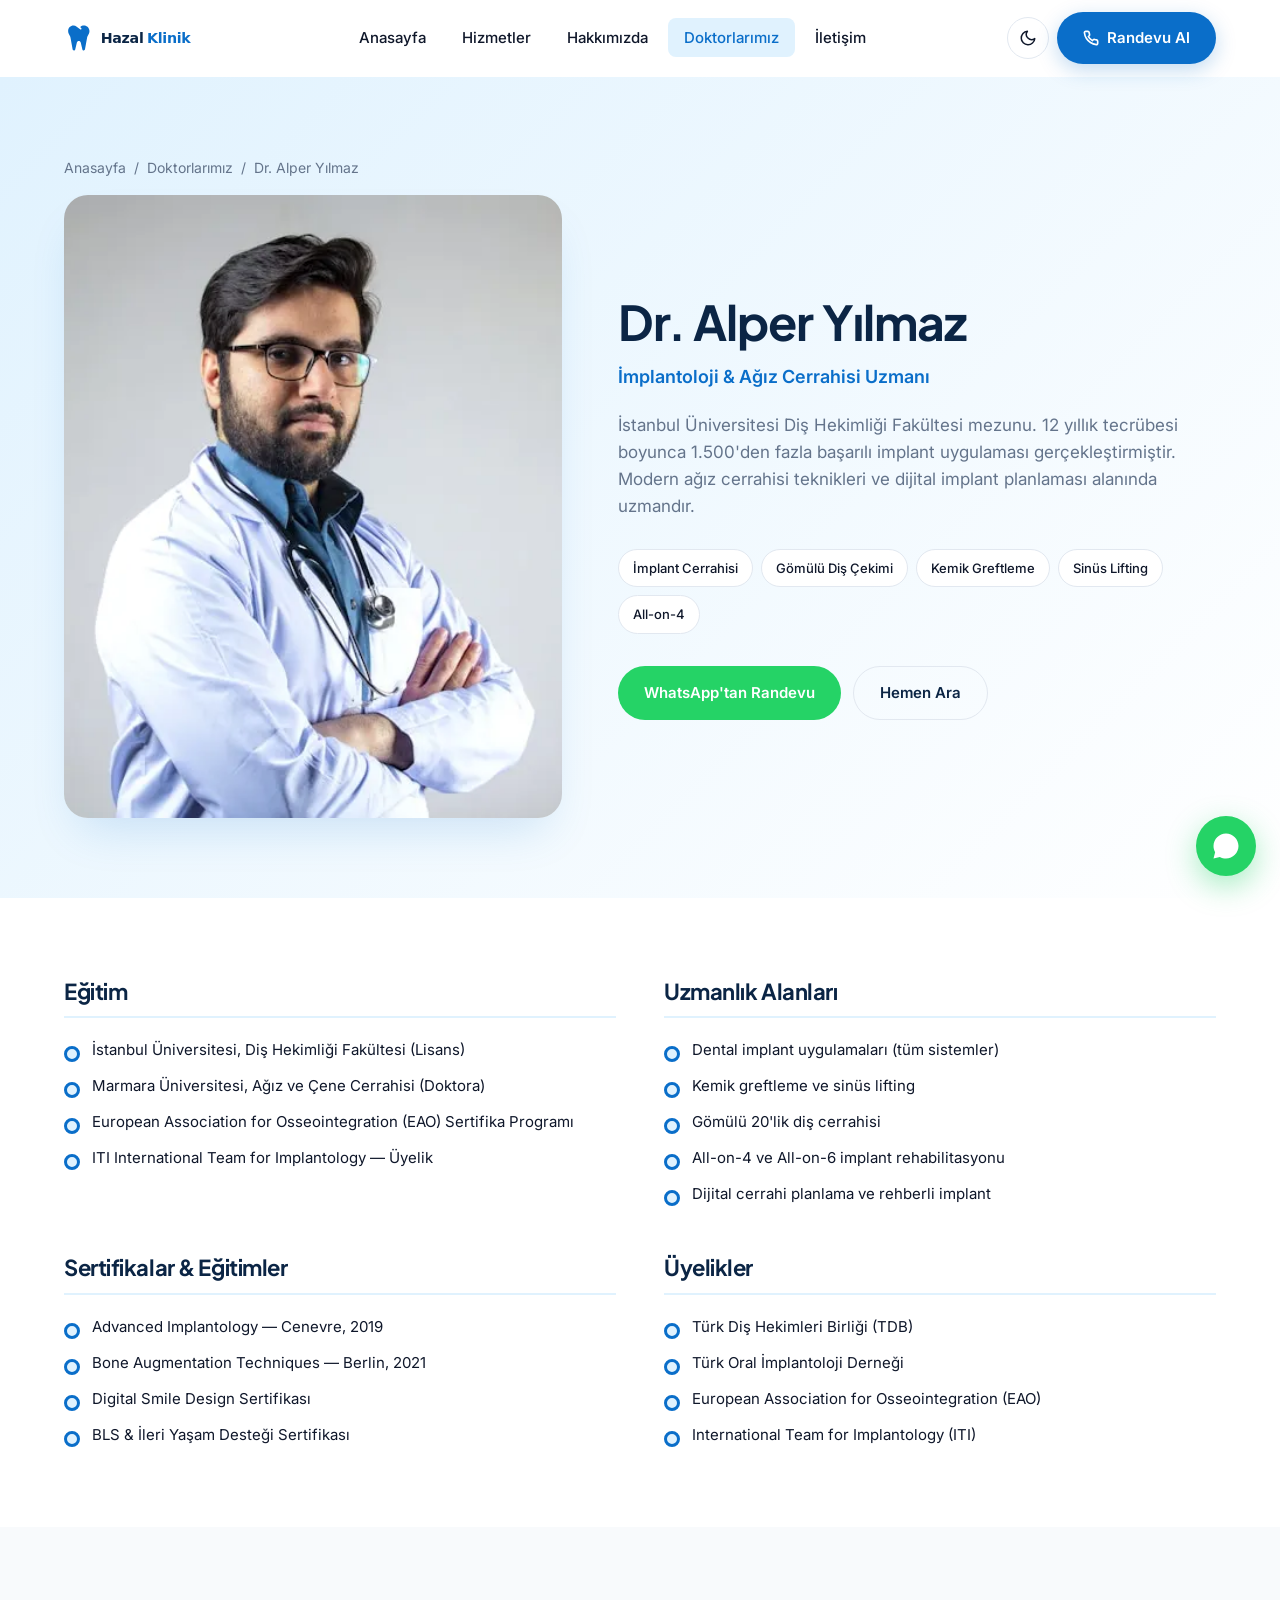
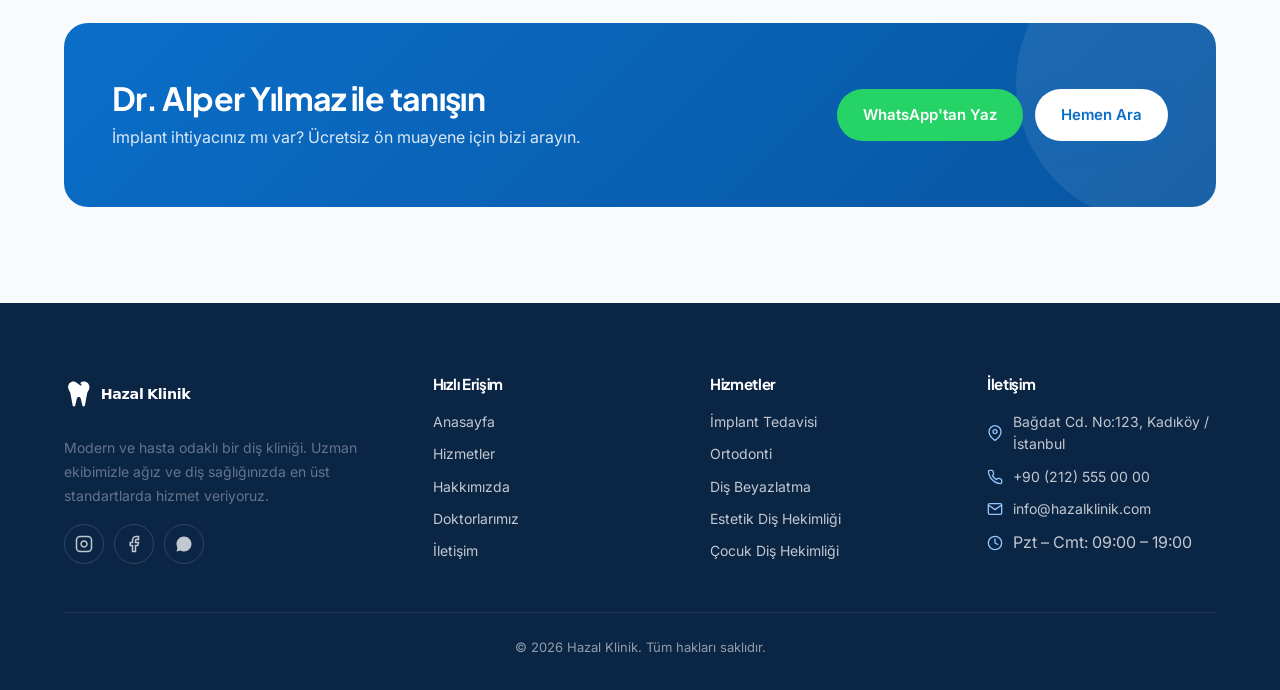
==== doktor-alper.html @ 2b38f6cb "Initial commit: Hazal Klinik website - Multi-page static site (HTML/CSS/Vanilla JS) - Pages: home, s" ====
<!DOCTYPE html>
<html lang="tr">
<head>
  <meta charset="UTF-8">
  <meta name="viewport" content="width=device-width, initial-scale=1.0">
  <title>Dr. Alper Yılmaz — İmplantoloji Uzmanı | Hazal Klinik</title>
  <meta name="description" content="Dr. Alper Yılmaz — 12 yıllık tecrübesiyle implant cerrahisi ve ağız cerrahisi uzmanı. Eğitimi, sertifikaları ve uzmanlık alanları.">
  <meta name="theme-color" content="#0a6ec9">
  <link rel="icon" type="image/svg+xml" href="assets/images/favicon.svg">
  <link rel="preconnect" href="https://fonts.googleapis.com">
  <link rel="preconnect" href="https://fonts.gstatic.com" crossorigin>
  <link href="https://fonts.googleapis.com/css2?family=Inter:wght@400;500;600&family=Plus+Jakarta+Sans:wght@500;600;700;800&display=swap" rel="stylesheet">
  <link rel="stylesheet" href="css/style.css">
  <script>
    (function() {
      try {
        var s = localStorage.getItem('theme');
        var t = s || (window.matchMedia && window.matchMedia('(prefers-color-scheme: dark)').matches ? 'dark' : 'light');
        document.documentElement.setAttribute('data-theme', t);
      } catch (_) {}
    })();
  </script>
</head>
<body>

<header class="site-header" id="siteHeader">
  <div class="container nav-wrap">
    <a href="index.html" class="logo" aria-label="Hazal Klinik anasayfa">
      <img class="logo-light" src="assets/images/logo.svg" alt="Hazal Klinik" width="260" height="64">
      <img class="logo-dark" src="assets/images/logo-dark.svg" alt="Hazal Klinik" width="260" height="64">
    </a>
    <nav class="site-nav" id="siteNav" aria-label="Ana menü">
      <ul class="nav-links">
        <li><a href="index.html">Anasayfa</a></li>
        <li><a href="hizmetler.html">Hizmetler</a></li>
        <li><a href="hakkimizda.html">Hakkımızda</a></li>
        <li><a href="doktorlar.html" class="active">Doktorlarımız</a></li>
        <li><a href="iletisim.html">İletişim</a></li>
      </ul>
    </nav>
    <div class="nav-cta">
      <button class="theme-toggle" id="themeToggle" type="button" aria-label="Koyu temaya geç" title="Tema değiştir">
        <svg class="icon-moon" viewBox="0 0 24 24" fill="none" stroke="currentColor" stroke-width="2" stroke-linecap="round" stroke-linejoin="round" aria-hidden="true"><path d="M21 12.79A9 9 0 1 1 11.21 3 7 7 0 0 0 21 12.79z"/></svg>
        <svg class="icon-sun" viewBox="0 0 24 24" fill="none" stroke="currentColor" stroke-width="2" stroke-linecap="round" stroke-linejoin="round" aria-hidden="true"><circle cx="12" cy="12" r="4"/><path d="M12 2v2M12 20v2M4.93 4.93l1.41 1.41M17.66 17.66l1.41 1.41M2 12h2M20 12h2M4.93 19.07l1.41-1.41M17.66 6.34l1.41-1.41"/></svg>
      </button>
      <a href="tel:+902125550000" class="btn btn-primary"><svg width="16" height="16" viewBox="0 0 24 24" fill="none" stroke="currentColor" stroke-width="2.5" stroke-linecap="round" stroke-linejoin="round"><path d="M22 16.92v3a2 2 0 0 1-2.18 2 19.79 19.79 0 0 1-8.63-3.07 19.5 19.5 0 0 1-6-6 19.79 19.79 0 0 1-3.07-8.67A2 2 0 0 1 4.11 2h3a2 2 0 0 1 2 1.72 12.84 12.84 0 0 0 .7 2.81 2 2 0 0 1-.45 2.11L8.09 9.91a16 16 0 0 0 6 6l1.27-1.27a2 2 0 0 1 2.11-.45 12.84 12.84 0 0 0 2.81.7A2 2 0 0 1 22 16.92z"/></svg>Randevu Al</a>
      <button class="nav-toggle" id="navToggle" aria-label="Menüyü aç/kapa" aria-expanded="false"><svg viewBox="0 0 24 24" fill="none" stroke="currentColor" stroke-width="2" stroke-linecap="round" stroke-linejoin="round"><line x1="3" y1="6" x2="21" y2="6"/><line x1="3" y1="12" x2="21" y2="12"/><line x1="3" y1="18" x2="21" y2="18"/></svg></button>
    </div>
  </div>
</header>

<main>

  <section class="doctor-hero">
    <div class="container">
      <div class="breadcrumb"><a href="index.html">Anasayfa</a><span class="sep">/</span><a href="doktorlar.html">Doktorlarımız</a><span class="sep">/</span>Dr. Alper Yılmaz</div>
      <div class="doctor-hero-grid">
        <div class="portrait"><picture><source srcset="assets/images/doctors/dr-alper.webp" type="image/webp"><img src="assets/images/doctors/dr-alper.jpg" alt="Dr. Alper Yılmaz portresi" width="640" height="800" fetchpriority="high"></picture></div>
        <div>
          <h1>Dr. Alper Yılmaz</h1>
          <div class="role">İmplantoloji & Ağız Cerrahisi Uzmanı</div>
          <p>İstanbul Üniversitesi Diş Hekimliği Fakültesi mezunu. 12 yıllık tecrübesi boyunca 1.500'den fazla başarılı implant uygulaması gerçekleştirmiştir. Modern ağız cerrahisi teknikleri ve dijital implant planlaması alanında uzmandır.</p>
          <div class="doctor-badges">
            <span class="badge">İmplant Cerrahisi</span>
            <span class="badge">Gömülü Diş Çekimi</span>
            <span class="badge">Kemik Greftleme</span>
            <span class="badge">Sinüs Lifting</span>
            <span class="badge">All-on-4</span>
          </div>
          <div style="display: flex; gap: 12px; flex-wrap: wrap;">
            <a href="https://wa.me/902125550000?text=Dr.%20Alper%20ile%20randevu%20almak%20istiyorum." class="btn btn-whatsapp" target="_blank" rel="noopener">WhatsApp'tan Randevu</a>
            <a href="tel:+902125550000" class="btn btn-outline">Hemen Ara</a>
          </div>
        </div>
      </div>
    </div>
  </section>

  <section class="doctor-content">
    <div class="container">
      <div class="doctor-content-grid">
        <div class="doctor-block reveal">
          <h3>Eğitim</h3>
          <ul>
            <li>İstanbul Üniversitesi, Diş Hekimliği Fakültesi (Lisans)</li>
            <li>Marmara Üniversitesi, Ağız ve Çene Cerrahisi (Doktora)</li>
            <li>European Association for Osseointegration (EAO) Sertifika Programı</li>
            <li>ITI International Team for Implantology — Üyelik</li>
          </ul>
        </div>
        <div class="doctor-block reveal">
          <h3>Uzmanlık Alanları</h3>
          <ul>
            <li>Dental implant uygulamaları (tüm sistemler)</li>
            <li>Kemik greftleme ve sinüs lifting</li>
            <li>Gömülü 20'lik diş cerrahisi</li>
            <li>All-on-4 ve All-on-6 implant rehabilitasyonu</li>
            <li>Dijital cerrahi planlama ve rehberli implant</li>
          </ul>
        </div>
        <div class="doctor-block reveal">
          <h3>Sertifikalar & Eğitimler</h3>
          <ul>
            <li>Advanced Implantology — Cenevre, 2019</li>
            <li>Bone Augmentation Techniques — Berlin, 2021</li>
            <li>Digital Smile Design Sertifikası</li>
            <li>BLS & İleri Yaşam Desteği Sertifikası</li>
          </ul>
        </div>
        <div class="doctor-block reveal">
          <h3>Üyelikler</h3>
          <ul>
            <li>Türk Diş Hekimleri Birliği (TDB)</li>
            <li>Türk Oral İmplantoloji Derneği</li>
            <li>European Association for Osseointegration (EAO)</li>
            <li>International Team for Implantology (ITI)</li>
          </ul>
        </div>
      </div>
    </div>
  </section>

  <section style="background: var(--c-bg-alt);">
    <div class="container">
      <div class="cta-banner reveal">
        <div>
          <h2>Dr. Alper Yılmaz ile tanışın</h2>
          <p>İmplant ihtiyacınız mı var? Ücretsiz ön muayene için bizi arayın.</p>
        </div>
        <div class="ctas">
          <a href="https://wa.me/902125550000?text=Dr.%20Alper%20ile%20randevu%20almak%20istiyorum." class="btn btn-whatsapp" target="_blank" rel="noopener">WhatsApp'tan Yaz</a>
          <a href="tel:+902125550000" class="btn btn-primary">Hemen Ara</a>
        </div>
      </div>
    </div>
  </section>

</main>

<footer class="site-footer">
  <div class="container">
    <div class="footer-grid">
      <div>
        <a href="index.html" class="logo">
      <img class="logo-light" src="assets/images/logo.svg" alt="Hazal Klinik" width="260" height="64">
      <img class="logo-dark" src="assets/images/logo-dark.svg" alt="Hazal Klinik" width="260" height="64">
    </a>
        <p class="footer-about">Modern ve hasta odaklı bir diş kliniği. Uzman ekibimizle ağız ve diş sağlığınızda en üst standartlarda hizmet veriyoruz.</p>
        <div class="footer-social">
          <a href="#" aria-label="Instagram"><svg width="18" height="18" viewBox="0 0 24 24" fill="none" stroke="currentColor" stroke-width="2"><rect x="2" y="2" width="20" height="20" rx="5"/><path d="M16 11.37A4 4 0 1 1 12.63 8 4 4 0 0 1 16 11.37zM17.5 6.5h.01"/></svg></a>
          <a href="#" aria-label="Facebook"><svg width="18" height="18" viewBox="0 0 24 24" fill="none" stroke="currentColor" stroke-width="2"><path d="M18 2h-3a5 5 0 0 0-5 5v3H7v4h3v8h4v-8h3l1-4h-4V7a1 1 0 0 1 1-1h3z"/></svg></a>
          <a href="#" aria-label="WhatsApp"><svg width="18" height="18" viewBox="0 0 24 24" fill="currentColor"><path d="M17.5 14.4c-.3-.2-1.8-.9-2-1-.3-.1-.5-.2-.7.2-.2.3-.8 1-.9 1.2-.2.2-.3.2-.6.1-.3-.2-1.3-.5-2.5-1.5-.9-.8-1.5-1.8-1.7-2.1-.2-.3 0-.5.1-.6.1-.1.3-.4.4-.5.1-.2.2-.3.3-.5.1-.2 0-.4 0-.5-.1-.2-.7-1.6-.9-2.2-.2-.6-.5-.5-.7-.5h-.6c-.2 0-.5.1-.8.4-.3.3-1 1-1 2.4 0 1.4 1 2.8 1.2 3 .1.2 2 3.1 4.9 4.3 2.9 1.2 2.9.8 3.4.7.5-.1 1.8-.7 2-1.4.2-.7.2-1.3.2-1.4-.1-.2-.3-.2-.6-.4zM12 2C6.5 2 2 6.5 2 12c0 1.8.5 3.5 1.3 5L2 22l5.1-1.3c1.5.8 3.2 1.3 4.9 1.3 5.5 0 10-4.5 10-10S17.5 2 12 2z"/></svg></a>
        </div>
      </div>
      <div class="footer-col"><h4>Hızlı Erişim</h4><ul><li><a href="index.html">Anasayfa</a></li><li><a href="hizmetler.html">Hizmetler</a></li><li><a href="hakkimizda.html">Hakkımızda</a></li><li><a href="doktorlar.html">Doktorlarımız</a></li><li><a href="iletisim.html">İletişim</a></li></ul></div>
      <div class="footer-col"><h4>Hizmetler</h4><ul><li><a href="hizmetler.html">İmplant Tedavisi</a></li><li><a href="hizmetler.html">Ortodonti</a></li><li><a href="hizmetler.html">Diş Beyazlatma</a></li><li><a href="hizmetler.html">Estetik Diş Hekimliği</a></li><li><a href="hizmetler.html">Çocuk Diş Hekimliği</a></li></ul></div>
      <div class="footer-col"><h4>İletişim</h4><ul>
        <li><svg class="ico" width="16" height="16" viewBox="0 0 24 24" fill="none" stroke="currentColor" stroke-width="2" stroke-linecap="round" stroke-linejoin="round"><path d="M21 10c0 7-9 13-9 13s-9-6-9-13a9 9 0 0 1 18 0z"/><circle cx="12" cy="10" r="3"/></svg><a href="iletisim.html">Bağdat Cd. No:123, Kadıköy / İstanbul</a></li>
        <li><svg class="ico" width="16" height="16" viewBox="0 0 24 24" fill="none" stroke="currentColor" stroke-width="2" stroke-linecap="round" stroke-linejoin="round"><path d="M22 16.92v3a2 2 0 0 1-2.18 2 19.79 19.79 0 0 1-8.63-3.07 19.5 19.5 0 0 1-6-6 19.79 19.79 0 0 1-3.07-8.67A2 2 0 0 1 4.11 2h3a2 2 0 0 1 2 1.72c.13.96.37 1.9.7 2.81a2 2 0 0 1-.45 2.11L8.09 9.91a16 16 0 0 0 6 6l1.27-1.27a2 2 0 0 1 2.11-.45c.91.33 1.85.57 2.81.7A2 2 0 0 1 22 16.92z"/></svg><a href="tel:+902125550000">+90 (212) 555 00 00</a></li>
        <li><svg class="ico" width="16" height="16" viewBox="0 0 24 24" fill="none" stroke="currentColor" stroke-width="2" stroke-linecap="round" stroke-linejoin="round"><path d="M4 4h16c1.1 0 2 .9 2 2v12c0 1.1-.9 2-2 2H4c-1.1 0-2-.9-2-2V6c0-1.1.9-2 2-2z"/><polyline points="22,6 12,13 2,6"/></svg><a href="mailto:info@hazalklinik.com">info@hazalklinik.com</a></li>
        <li><svg class="ico" width="16" height="16" viewBox="0 0 24 24" fill="none" stroke="currentColor" stroke-width="2" stroke-linecap="round" stroke-linejoin="round"><circle cx="12" cy="12" r="10"/><polyline points="12 6 12 12 16 14"/></svg><span>Pzt – Cmt: 09:00 – 19:00</span></li>
      </ul></div>
    </div>
    <div class="footer-bottom">© <span id="year">2026</span> Hazal Klinik. Tüm hakları saklıdır.</div>
  </div>
</footer>

<a href="https://wa.me/902125550000?text=Merhaba,%20randevu%20almak%20istiyorum." class="float-wa" target="_blank" rel="noopener" aria-label="WhatsApp'tan iletişim">
  <svg viewBox="0 0 24 24" fill="currentColor"><path d="M17.5 14.4c-.3-.2-1.8-.9-2-1-.3-.1-.5-.2-.7.2-.2.3-.8 1-.9 1.2-.2.2-.3.2-.6.1-.3-.2-1.3-.5-2.5-1.5-.9-.8-1.5-1.8-1.7-2.1-.2-.3 0-.5.1-.6.1-.1.3-.4.4-.5.1-.2.2-.3.3-.5.1-.2 0-.4 0-.5-.1-.2-.7-1.6-.9-2.2-.2-.6-.5-.5-.7-.5h-.6c-.2 0-.5.1-.8.4-.3.3-1 1-1 2.4 0 1.4 1 2.8 1.2 3 .1.2 2 3.1 4.9 4.3 2.9 1.2 2.9.8 3.4.7.5-.1 1.8-.7 2-1.4.2-.7.2-1.3.2-1.4-.1-.2-.3-.2-.6-.4zM12 2C6.5 2 2 6.5 2 12c0 1.8.5 3.5 1.3 5L2 22l5.1-1.3c1.5.8 3.2 1.3 4.9 1.3 5.5 0 10-4.5 10-10S17.5 2 12 2z"/></svg>
</a>

<script src="js/main.js"></script>
</body>
</html>
---- css/style.css ----
/* ============================================
   Hazal Klinik — Tasarım Sistemi
   ============================================ */

:root {
  /* Brand */
  --c-primary: #0a6ec9;
  --c-primary-dark: #0855a0;
  --c-primary-soft: #e0f2fe;
  --c-success: #16a34a;
  --c-whatsapp: #25d366;

  /* Surfaces & text — LIGHT (default) */
  --c-dark: #0b2545;          /* footer / headings */
  --c-text: #0f172a;
  --c-muted: #64748b;
  --c-border: #e2e8f0;
  --c-bg: #ffffff;
  --c-bg-alt: #f8fafc;
  --c-surface: #ffffff;       /* card backgrounds */
  --c-surface-2: #f8fafc;     /* nested cards */
  --c-white: #ffffff;
  --c-header-bg: rgba(255, 255, 255, .85);
  --c-on-primary: #ffffff;
  --c-hero-glow: var(--c-primary-soft);
  --c-overlay-soft: rgba(255, 255, 255, .9);

  --shadow-sm: 0 1px 2px rgba(15, 23, 42, .05);
  --shadow: 0 4px 16px rgba(15, 23, 42, .06);
  --shadow-lg: 0 24px 48px -16px rgba(10, 110, 201, .18);

  /* Layout */
  --radius-sm: 8px;
  --radius: 16px;
  --radius-lg: 24px;
  --radius-pill: 999px;
  --container: 1200px;
  --header-h: 76px;
  --font-head: 'Plus Jakarta Sans', system-ui, -apple-system, sans-serif;
  --font-body: 'Inter', system-ui, -apple-system, sans-serif;
  --t: .25s cubic-bezier(.4, 0, .2, 1);

  color-scheme: light;
}

[data-theme="dark"] {
  --c-primary: #3b9eff;
  --c-primary-dark: #2b7fd6;
  --c-primary-soft: rgba(59, 158, 255, .14);

  --c-dark: #e6edf6;          /* headings — light text on dark */
  --c-text: #e6edf6;
  --c-muted: #94a3b8;
  --c-border: rgba(255, 255, 255, .08);
  --c-bg: #0b1220;
  --c-bg-alt: #0f1a2e;
  --c-surface: #0f1a2e;
  --c-surface-2: #14223a;
  --c-header-bg: rgba(11, 18, 32, .75);
  --c-on-primary: #0b1220;
  --c-hero-glow: rgba(59, 158, 255, .18);
  --c-overlay-soft: rgba(15, 26, 46, .85);

  --shadow-sm: 0 1px 2px rgba(0, 0, 0, .3);
  --shadow: 0 4px 16px rgba(0, 0, 0, .35);
  --shadow-lg: 0 24px 48px -16px rgba(0, 0, 0, .55);

  color-scheme: dark;
}

body { transition: background-color .3s ease, color .3s ease; }

/* Reset */
*, *::before, *::after { box-sizing: border-box; margin: 0; padding: 0; }
html { scroll-behavior: smooth; }
body {
  font-family: var(--font-body);
  font-size: 16px;
  line-height: 1.6;
  color: var(--c-text);
  background: var(--c-bg);
  -webkit-font-smoothing: antialiased;
  -moz-osx-font-smoothing: grayscale;
}
img, svg, video { display: block; max-width: 100%; height: auto; }
a { color: inherit; text-decoration: none; }
button { font: inherit; cursor: pointer; border: 0; background: none; color: inherit; }
ul { list-style: none; }
h1, h2, h3, h4 { font-family: var(--font-head); color: var(--c-dark); line-height: 1.2; font-weight: 700; letter-spacing: -0.02em; }
p { color: var(--c-muted); }

/* Container */
.container { width: 100%; max-width: var(--container); margin: 0 auto; padding: 0 24px; }

/* Buttons */
.btn {
  display: inline-flex;
  align-items: center;
  gap: 8px;
  padding: 14px 26px;
  border-radius: var(--radius-pill);
  font-weight: 600;
  font-size: 15px;
  transition: transform var(--t), box-shadow var(--t), background var(--t), color var(--t);
  white-space: nowrap;
}
.btn-primary { background: var(--c-primary); color: var(--c-on-primary); box-shadow: 0 6px 20px rgba(10, 110, 201, .25); }
.btn-primary:hover { background: var(--c-primary-dark); transform: translateY(-2px); box-shadow: 0 10px 28px rgba(10, 110, 201, .35); }
.btn-outline { background: transparent; color: var(--c-dark); border: 1.5px solid var(--c-border); }
.btn-outline:hover { border-color: var(--c-primary); color: var(--c-primary); transform: translateY(-2px); }
.btn-whatsapp { background: var(--c-whatsapp); color: var(--c-white); }
.btn-whatsapp:hover { background: #1ebe57; transform: translateY(-2px); }
.btn-lg { padding: 16px 32px; font-size: 16px; }

/* Header */
.site-header {
  position: sticky;
  top: 0;
  z-index: 100;
  background: var(--c-header-bg);
  backdrop-filter: saturate(180%) blur(12px);
  -webkit-backdrop-filter: saturate(180%) blur(12px);
  border-bottom: 1px solid transparent;
  transition: border-color var(--t), box-shadow var(--t), background-color .3s ease;
}
.site-header.scrolled { border-bottom-color: var(--c-border); box-shadow: 0 4px 20px rgba(15, 23, 42, .04); }
.nav-wrap {
  height: var(--header-h);
  display: flex;
  align-items: center;
  justify-content: space-between;
  gap: 24px;
}
.logo { display: inline-flex; align-items: center; }
.logo svg { height: 38px; width: auto; }
.logo img { display: block; height: 38px; width: auto; }
.logo .logo-light { display: block; }
.logo .logo-dark { display: none; }
[data-theme="dark"] .logo .logo-light { display: none; }
[data-theme="dark"] .logo .logo-dark { display: block; }
/* Footer logo always white via filter (uses light logo) */
.site-footer .logo .logo-dark { display: none !important; }
.site-footer .logo .logo-light { display: block !important; }
.nav-links { display: flex; align-items: center; gap: 4px; }
.nav-links a {
  padding: 10px 16px;
  border-radius: var(--radius-sm);
  font-weight: 500;
  font-size: 15px;
  color: var(--c-text);
  transition: background var(--t), color var(--t);
}
.nav-links a:hover, .nav-links a.active { background: var(--c-primary-soft); color: var(--c-primary); }
.nav-cta { display: flex; align-items: center; gap: 8px; }
.nav-toggle {
  display: none;
  width: 44px; height: 44px;
  border-radius: var(--radius-sm);
  align-items: center; justify-content: center;
}
.nav-toggle svg { width: 24px; height: 24px; }

/* Theme toggle */
.theme-toggle {
  width: 42px; height: 42px;
  border-radius: var(--radius-pill);
  display: inline-flex;
  align-items: center;
  justify-content: center;
  border: 1px solid var(--c-border);
  background: var(--c-surface);
  color: var(--c-text);
  transition: background var(--t), color var(--t), border-color var(--t), transform var(--t);
}
.theme-toggle:hover { color: var(--c-primary); border-color: var(--c-primary); transform: translateY(-1px); }
.theme-toggle svg { width: 18px; height: 18px; }
.theme-toggle .icon-sun { display: none; }
.theme-toggle .icon-moon { display: block; }
[data-theme="dark"] .theme-toggle .icon-sun { display: block; }
[data-theme="dark"] .theme-toggle .icon-moon { display: none; }

/* Sections */
section { padding: 96px 0; }
.section-head { text-align: center; max-width: 720px; margin: 0 auto 56px; }
.section-head .eyebrow {
  display: inline-block;
  padding: 6px 14px;
  border-radius: var(--radius-pill);
  background: var(--c-primary-soft);
  color: var(--c-primary);
  font-weight: 600;
  font-size: 13px;
  letter-spacing: .04em;
  text-transform: uppercase;
  margin-bottom: 16px;
}
.section-head h2 { font-size: clamp(2rem, 4vw, 2.75rem); margin-bottom: 16px; }
.section-head p { font-size: 17px; }

/* Hero */
.hero {
  padding: 72px 0 112px;
  background: var(--c-bg);
  position: relative;
  overflow: hidden;
}
.hero::before {
  content: "";
  position: absolute;
  top: -200px; right: -200px;
  width: 700px; height: 700px;
  border-radius: 50%;
  background: radial-gradient(circle at center, var(--c-hero-glow) 0%, transparent 65%);
  pointer-events: none;
  z-index: 0;
}
.hero::after {
  content: "";
  position: absolute;
  bottom: -300px; left: -200px;
  width: 500px; height: 500px;
  border-radius: 50%;
  background: radial-gradient(circle at center, var(--c-hero-glow) 0%, transparent 65%);
  opacity: .5;
  pointer-events: none;
  z-index: 0;
}
.hero .container { position: relative; z-index: 1; }
.hero-grid {
  display: grid;
  grid-template-columns: 1fr 1.15fr;
  gap: 72px;
  align-items: center;
}
.hero-eyebrow {
  display: inline-flex;
  align-items: center;
  gap: 8px;
  padding: 8px 16px;
  border-radius: var(--radius-pill);
  background: var(--c-surface);
  border: 1px solid var(--c-border);
  font-weight: 600;
  font-size: 14px;
  color: var(--c-primary);
  margin-bottom: 24px;
  box-shadow: var(--shadow-sm);
}
.hero-eyebrow .dot { width: 8px; height: 8px; border-radius: 50%; background: var(--c-success); }
.hero h1 {
  font-size: clamp(2.25rem, 5vw, 3.75rem);
  line-height: 1.1;
  margin-bottom: 24px;
}
.hero h1 .accent { color: var(--c-primary); }
.hero-lede { font-size: 18px; color: var(--c-muted); margin-bottom: 32px; max-width: 540px; }
.hero-ctas { display: flex; flex-wrap: wrap; gap: 12px; margin-bottom: 40px; }
.hero-mini {
  display: flex;
  gap: 28px;
  padding-top: 28px;
  border-top: 1px solid var(--c-border);
}
.hero-mini > div strong { display: block; font-family: var(--font-head); font-size: 26px; color: var(--c-dark); font-weight: 700; }
.hero-mini > div span { font-size: 13px; color: var(--c-muted); }

.hero-visual {
  position: relative;
  border-radius: 32px;
  overflow: visible;
  aspect-ratio: 5 / 6;
  box-shadow: 0 40px 80px -24px rgba(10, 110, 201, .35), 0 16px 32px -16px rgba(15, 23, 42, .2);
  isolation: isolate;
}
.hero-visual::before {
  content: "";
  position: absolute;
  inset: 0;
  border-radius: inherit;
  background: linear-gradient(135deg, rgba(10, 110, 201, .18) 0%, transparent 45%, transparent 70%, rgba(11, 37, 69, .35) 100%);
  z-index: 2;
  pointer-events: none;
}
.hero-visual > picture, .hero-visual > img {
  position: absolute;
  inset: 0;
  border-radius: inherit;
  overflow: hidden;
  z-index: 1;
}
.hero-visual img { width: 100%; height: 100%; object-fit: cover; border-radius: inherit; }
[data-theme="dark"] .hero-visual { box-shadow: 0 40px 80px -24px rgba(59, 158, 255, .25), 0 16px 32px -16px rgba(0, 0, 0, .6); }
[data-theme="dark"] .hero-visual::before { background: linear-gradient(135deg, rgba(59, 158, 255, .15) 0%, transparent 45%, transparent 70%, rgba(0, 0, 0, .45) 100%); }
.hero-card {
  position: absolute;
  background: var(--c-surface);
  border: 1px solid var(--c-border);
  border-radius: 18px;
  padding: 14px 18px;
  box-shadow: 0 20px 40px -16px rgba(15, 23, 42, .2), 0 8px 16px -8px rgba(10, 110, 201, .15);
  display: flex;
  align-items: center;
  gap: 12px;
  z-index: 3;
  animation: heroCardFloat 6s ease-in-out infinite;
}
.hero-card.hc-1 { top: 24px; left: -32px; animation-delay: 0s; }
.hero-card.hc-2 { top: 42%; right: -40px; animation-delay: -2s; }
.hero-card.hc-3 { bottom: 28px; left: -28px; animation-delay: -4s; }
@keyframes heroCardFloat {
  0%, 100% { transform: translateY(0); }
  50% { transform: translateY(-8px); }
}
[data-theme="dark"] .hero-card { box-shadow: 0 20px 40px -16px rgba(0, 0, 0, .5), 0 8px 16px -8px rgba(0, 0, 0, .4); }

.hero-card-icon {
  width: 42px; height: 42px;
  border-radius: 12px;
  background: var(--c-primary-soft);
  color: var(--c-primary);
  display: flex; align-items: center; justify-content: center;
  flex-shrink: 0;
}
.hero-card strong { display: block; font-family: var(--font-head); font-size: 15px; color: var(--c-dark); line-height: 1.2; }
.hero-card span { font-size: 12px; color: var(--c-muted); }

.hero-card-avatars { display: flex; flex-shrink: 0; }
.hero-card-avatars .av {
  width: 32px; height: 32px;
  border-radius: 50%;
  border: 2px solid var(--c-surface);
  background-size: cover;
  background-position: center;
  margin-left: -8px;
}
.hero-card-avatars .av:first-child { margin-left: 0; }
.hero-card-rating { color: #fbbf24; font-size: 13px; letter-spacing: 1px; line-height: 1; }

/* Trust bar */
.trust-bar {
  background: var(--c-bg-alt);
  padding: 48px 0;
}
.trust-grid {
  display: grid;
  grid-template-columns: repeat(4, 1fr);
  gap: 32px;
  text-align: center;
}
.trust-item strong {
  display: block;
  font-family: var(--font-head);
  font-size: clamp(2rem, 3vw, 2.5rem);
  font-weight: 700;
  color: var(--c-primary);
  margin-bottom: 4px;
}
.trust-item span { font-size: 14px; color: var(--c-muted); font-weight: 500; }

/* Service cards */
.services-grid {
  display: grid;
  grid-template-columns: repeat(3, 1fr);
  gap: 24px;
}
.service-card {
  position: relative;
  background: var(--c-surface);
  border: 1px solid var(--c-border);
  border-radius: 20px;
  overflow: hidden;
  transition: transform var(--t), box-shadow var(--t), border-color var(--t), background-color .3s ease;
}
.service-card .header {
  position: relative;
  height: 160px;
  overflow: hidden;
  isolation: isolate;
}
.service-card .header img {
  width: 100%; height: 100%;
  object-fit: cover;
  transition: transform .6s cubic-bezier(.2, .9, .3, 1);
  z-index: 0;
}
.service-card .header::after {
  content: "";
  position: absolute;
  inset: 0;
  background:
    linear-gradient(135deg, rgba(10, 110, 201, .55) 0%, rgba(10, 110, 201, .25) 45%, rgba(11, 37, 69, .65) 100%);
  z-index: 1;
  transition: opacity .4s ease;
}
.service-card:hover .header img { transform: scale(1.08); }
.service-card:hover .header::after { opacity: .85; }

.service-card .icon { display: none; }
.service-card .body { padding: 28px; }
.service-card .cat {
  position: absolute;
  top: 16px;
  right: 16px;
  padding: 5px 12px;
  border-radius: 999px;
  background: rgba(255, 255, 255, .18);
  backdrop-filter: blur(10px);
  -webkit-backdrop-filter: blur(10px);
  color: #fff;
  font-size: 11px;
  font-weight: 600;
  letter-spacing: .05em;
  text-transform: uppercase;
  border: 1px solid rgba(255, 255, 255, .3);
  z-index: 2;
  box-shadow: 0 4px 12px rgba(0, 0, 0, .15);
}
.service-card h3 { font-size: 19px; margin-bottom: 10px; }
.service-card p { font-size: 14.5px; margin-bottom: 16px; }
.service-card .link {
  color: var(--c-primary);
  font-weight: 600;
  font-size: 14px;
  display: inline-flex;
  align-items: center;
  gap: 4px;
  transition: gap var(--t);
}
.service-card:hover {
  transform: translateY(-6px);
  border-color: transparent;
  box-shadow: 0 30px 60px -20px rgba(10, 110, 201, .35), 0 10px 20px -10px rgba(15, 23, 42, .15);
}
.service-card:hover .icon { transform: scale(1.08) rotate(-4deg); }
.service-card:hover .link { gap: 10px; }
[data-theme="dark"] .service-card:hover { box-shadow: 0 30px 60px -20px rgba(0, 0, 0, .6), 0 10px 20px -10px rgba(0, 0, 0, .4); }

/* Detailed service card (services page) */
.service-detail {
  background: var(--c-surface);
  border: 1px solid var(--c-border);
  border-radius: var(--radius);
  overflow: hidden;
  display: grid;
  grid-template-columns: 280px 1fr;
  transition: box-shadow var(--t), transform var(--t), background-color .3s ease;
}
.service-detail:hover { box-shadow: var(--shadow-lg); transform: translateY(-3px); }
.service-detail .img { aspect-ratio: 1; overflow: hidden; position: relative; isolation: isolate; }
.service-detail .img::after {
  content: "";
  position: absolute;
  inset: 0;
  background: linear-gradient(to top right, rgba(10, 110, 201, .35) 0%, transparent 60%);
  opacity: 0;
  transition: opacity .4s ease;
  z-index: 2;
}
.service-detail:hover .img::after { opacity: 1; }
.service-detail .img img { width: 100%; height: 100%; object-fit: cover; transition: transform .6s cubic-bezier(.2, .9, .3, 1); }
.service-detail:hover .img img { transform: scale(1.08); }
.service-detail .body { padding: 28px; display: flex; flex-direction: column; justify-content: center; }
.service-detail h3 { font-size: 22px; margin-bottom: 10px; }
.service-detail p { margin-bottom: 16px; }
.service-detail .link { color: var(--c-primary); font-weight: 600; display: inline-flex; align-items: center; gap: 6px; }

.services-list { display: grid; gap: 20px; }

/* Doctor cards (homepage) */
.doctors-grid {
  display: grid;
  grid-template-columns: repeat(3, 1fr);
  gap: 28px;
}
.doctor-card {
  background: var(--c-surface);
  border-radius: var(--radius);
  overflow: hidden;
  border: 1px solid var(--c-border);
  transition: transform var(--t), box-shadow var(--t), background-color .3s ease;
}
.doctor-card:hover { transform: translateY(-6px); box-shadow: var(--shadow-lg); }
.doctor-card .portrait { aspect-ratio: 4 / 5; overflow: hidden; background: var(--c-primary-soft); position: relative; isolation: isolate; }
.doctor-card .portrait::after {
  content: "";
  position: absolute;
  inset: 0;
  background: linear-gradient(to top, rgba(11, 37, 69, .55) 0%, transparent 55%);
  opacity: 0;
  transition: opacity .4s ease;
  z-index: 2;
}
.doctor-card:hover .portrait::after { opacity: 1; }
.doctor-card .portrait img { width: 100%; height: 100%; object-fit: cover; object-position: top center; transition: transform .6s cubic-bezier(.2, .9, .3, 1); }
.doctor-card:hover .portrait img { transform: scale(1.06); }
.doctor-card .body { padding: 24px; }
.doctor-card .tag {
  display: inline-block;
  padding: 4px 10px;
  border-radius: var(--radius-pill);
  background: var(--c-primary-soft);
  color: var(--c-primary);
  font-size: 12px;
  font-weight: 600;
  margin-bottom: 10px;
}
.doctor-card h3 { font-size: 20px; margin-bottom: 6px; }
.doctor-card p { font-size: 14px; margin-bottom: 14px; }
.doctor-card .link { color: var(--c-primary); font-weight: 600; font-size: 14px; display: inline-flex; align-items: center; gap: 4px; transition: gap var(--t); }
.doctor-card:hover .link { gap: 8px; }

/* Doctor list (doktorlar.html) */
.doctor-row {
  display: grid;
  grid-template-columns: 320px 1fr;
  gap: 40px;
  align-items: center;
  background: var(--c-surface);
  border: 1px solid var(--c-border);
  border-radius: var(--radius-lg);
  overflow: hidden;
  margin-bottom: 28px;
  transition: box-shadow var(--t);
}
.doctor-row:hover { box-shadow: var(--shadow-lg); }
.doctor-row .portrait { aspect-ratio: 4 / 5; height: 100%; overflow: hidden; }
.doctor-row .portrait img { width: 100%; height: 100%; object-fit: cover; }
.doctor-row .body { padding: 40px 40px 40px 0; }
.doctor-row h3 { font-size: 28px; margin-bottom: 6px; }
.doctor-row .role { color: var(--c-primary); font-weight: 600; margin-bottom: 16px; }
.doctor-row p { margin-bottom: 20px; }

/* Doctor detail page */
.doctor-hero {
  padding: 80px 0;
  background: linear-gradient(135deg, var(--c-primary-soft) 0%, var(--c-bg) 100%);
}
.doctor-hero-grid { display: grid; grid-template-columns: 1fr 1.2fr; gap: 56px; align-items: center; }
.doctor-hero .portrait { border-radius: var(--radius-lg); overflow: hidden; aspect-ratio: 4 / 5; box-shadow: var(--shadow-lg); }
.doctor-hero .portrait img { width: 100%; height: 100%; object-fit: cover; }
.doctor-hero h1 { font-size: clamp(2rem, 4vw, 3rem); margin-bottom: 12px; }
.doctor-hero .role { color: var(--c-primary); font-weight: 600; font-size: 18px; margin-bottom: 20px; }
.doctor-hero p { font-size: 17px; margin-bottom: 28px; }
.doctor-badges { display: flex; flex-wrap: wrap; gap: 8px; margin-bottom: 32px; }
.badge {
  padding: 8px 14px;
  background: var(--c-surface);
  border: 1px solid var(--c-border);
  border-radius: var(--radius-pill);
  font-size: 13px;
  font-weight: 500;
  color: var(--c-text);
}

.doctor-content { padding: 80px 0; }
.doctor-content-grid { display: grid; grid-template-columns: 1fr 1fr; gap: 48px; }
.doctor-block h3 { font-size: 22px; margin-bottom: 20px; padding-bottom: 12px; border-bottom: 2px solid var(--c-primary-soft); }
.doctor-block ul { display: grid; gap: 12px; }
.doctor-block ul li {
  padding-left: 28px;
  position: relative;
  color: var(--c-text);
  font-size: 15px;
}
.doctor-block ul li::before {
  content: "";
  position: absolute;
  left: 0; top: 8px;
  width: 16px; height: 16px;
  border-radius: 50%;
  background: var(--c-primary-soft);
  border: 3px solid var(--c-primary);
}

/* Values / Why us */
.values-grid { display: grid; grid-template-columns: repeat(4, 1fr); gap: 24px; }
.value {
  text-align: center;
  padding: 32px 20px;
  border-radius: var(--radius);
  background: var(--c-bg-alt);
  transition: background var(--t), transform var(--t);
}
.value:hover { background: var(--c-primary-soft); transform: translateY(-4px); }
.value .icon {
  width: 64px; height: 64px;
  border-radius: 18px;
  background: var(--c-surface);
  color: var(--c-primary);
  display: flex; align-items: center; justify-content: center;
  margin: 0 auto 18px;
  box-shadow: var(--shadow);
}
.value h3 { font-size: 17px; margin-bottom: 8px; }
.value p { font-size: 14px; }

/* Testimonials */
.testimonials-grid { display: grid; grid-template-columns: repeat(3, 1fr); gap: 24px; }
.testimonial {
  background: var(--c-surface);
  border: 1px solid var(--c-border);
  border-radius: var(--radius);
  padding: 28px;
}
.testimonial .stars { color: #fbbf24; margin-bottom: 14px; display: flex; gap: 2px; }
.testimonial blockquote { font-size: 15px; color: var(--c-text); margin-bottom: 20px; line-height: 1.7; }
.testimonial .who { display: flex; align-items: center; gap: 12px; }
.testimonial .avatar {
  width: 44px; height: 44px;
  border-radius: 50%;
  background: var(--c-primary);
  color: var(--c-white);
  display: flex; align-items: center; justify-content: center;
  font-weight: 700;
  font-family: var(--font-head);
}
.testimonial .who strong { display: block; font-size: 14px; color: var(--c-dark); }
.testimonial .who span { font-size: 12px; color: var(--c-muted); }

/* CTA banner */
.cta-banner {
  background: linear-gradient(135deg, var(--c-primary) 0%, var(--c-primary-dark) 100%);
  color: var(--c-white);
  border-radius: var(--radius-lg);
  padding: 56px 48px;
  display: grid;
  grid-template-columns: 1fr auto;
  gap: 32px;
  align-items: center;
  position: relative;
  overflow: hidden;
}
.cta-banner::before {
  content: "";
  position: absolute;
  right: -80px; top: -80px;
  width: 280px; height: 280px;
  border-radius: 50%;
  background: rgba(255, 255, 255, .08);
}
.cta-banner h2 { color: var(--c-white); font-size: clamp(1.5rem, 3vw, 2rem); margin-bottom: 8px; position: relative; }
.cta-banner p { color: rgba(255, 255, 255, .85); position: relative; }
.cta-banner .ctas { display: flex; gap: 12px; position: relative; }
.cta-banner .btn-primary { background: var(--c-white); color: var(--c-primary); }
.cta-banner .btn-primary:hover { background: var(--c-primary-soft); }
.cta-banner .btn-whatsapp:hover { background: #1ebe57; }

/* Page header */
.page-header {
  padding: 80px 0 56px;
  background: linear-gradient(135deg, var(--c-primary-soft) 0%, var(--c-bg) 100%);
  text-align: center;
}
.page-header h1 { font-size: clamp(2.25rem, 4vw, 3rem); margin-bottom: 16px; }
.page-header p { font-size: 18px; max-width: 640px; margin: 0 auto; }
.breadcrumb {
  font-size: 14px;
  color: var(--c-muted);
  margin-bottom: 16px;
}
.breadcrumb a:hover { color: var(--c-primary); }
.breadcrumb .sep { margin: 0 8px; }

/* About page */
.about-intro { display: grid; grid-template-columns: 1.1fr 1fr; gap: 56px; align-items: center; }
.about-intro .img { border-radius: var(--radius-lg); overflow: hidden; aspect-ratio: 5 / 4; box-shadow: var(--shadow-lg); }
.about-intro .img img { width: 100%; height: 100%; object-fit: cover; }
.about-intro h2 { font-size: clamp(1.75rem, 3.5vw, 2.5rem); margin-bottom: 20px; }
.about-intro p { margin-bottom: 16px; font-size: 16px; }

.pillars-grid { display: grid; grid-template-columns: repeat(3, 1fr); gap: 28px; }
.pillar {
  padding: 32px;
  border-radius: var(--radius);
  border: 1px solid var(--c-border);
  background: var(--c-surface);
}
.pillar .icon {
  width: 56px; height: 56px;
  border-radius: 14px;
  background: var(--c-primary-soft);
  color: var(--c-primary);
  display: flex; align-items: center; justify-content: center;
  margin-bottom: 18px;
}
.pillar h3 { font-size: 19px; margin-bottom: 10px; }
.pillar p { font-size: 14.5px; }

.gallery-grid {
  display: grid;
  grid-template-columns: repeat(4, 1fr);
  gap: 16px;
}
.gallery-grid .item {
  aspect-ratio: 1;
  border-radius: var(--radius);
  overflow: hidden;
  position: relative;
  isolation: isolate;
}
.gallery-grid .item::after {
  content: "";
  position: absolute;
  inset: 0;
  background: linear-gradient(to top, rgba(11, 37, 69, .55) 0%, transparent 50%);
  opacity: 0;
  transition: opacity .4s ease;
  z-index: 2;
}
.gallery-grid .item:hover::after { opacity: 1; }
.gallery-grid .item img { width: 100%; height: 100%; object-fit: cover; transition: transform .6s cubic-bezier(.2, .9, .3, 1); }
.gallery-grid .item:hover img { transform: scale(1.08); }

/* Contact page */
.contact-grid { display: grid; grid-template-columns: 1fr 1fr; gap: 48px; }
.contact-info {
  background: var(--c-surface);
  border: 1px solid var(--c-border);
  border-radius: var(--radius-lg);
  padding: 40px;
}
.contact-info h2 { font-size: 26px; margin-bottom: 24px; }
.contact-row { display: flex; gap: 16px; margin-bottom: 24px; padding-bottom: 24px; border-bottom: 1px solid var(--c-border); }
.contact-row:last-of-type { border-bottom: 0; padding-bottom: 0; margin-bottom: 32px; }
.contact-row .icon {
  width: 48px; height: 48px;
  border-radius: 12px;
  background: var(--c-primary-soft);
  color: var(--c-primary);
  display: flex; align-items: center; justify-content: center;
  flex-shrink: 0;
}
.contact-row strong { display: block; font-family: var(--font-head); font-size: 14px; color: var(--c-muted); font-weight: 600; margin-bottom: 4px; }
.contact-row span { font-size: 16px; color: var(--c-dark); font-weight: 500; }
.contact-actions { display: flex; flex-direction: column; gap: 12px; }
.contact-actions .btn { justify-content: center; }
.contact-map {
  border-radius: var(--radius-lg);
  overflow: hidden;
  border: 1px solid var(--c-border);
  min-height: 480px;
}
.contact-map iframe { width: 100%; height: 100%; min-height: 480px; border: 0; display: block; }

/* Floating WhatsApp */
.float-wa {
  position: fixed;
  right: 24px;
  bottom: 24px;
  width: 60px; height: 60px;
  border-radius: 50%;
  background: var(--c-whatsapp);
  color: #fff;
  display: flex; align-items: center; justify-content: center;
  box-shadow: 0 10px 30px rgba(37, 211, 102, .4);
  z-index: 90;
  transition: transform var(--t);
  animation: pulse 2.4s ease-in-out infinite;
}
.float-wa:hover { transform: scale(1.08); }
.float-wa svg { width: 30px; height: 30px; }
@keyframes pulse {
  0%, 100% { box-shadow: 0 10px 30px rgba(37, 211, 102, .4), 0 0 0 0 rgba(37, 211, 102, .5); }
  50% { box-shadow: 0 10px 30px rgba(37, 211, 102, .4), 0 0 0 16px rgba(37, 211, 102, 0); }
}

/* Footer — kept dark in both themes for brand consistency */
.site-footer {
  background: #0b2545;
  color: rgba(255, 255, 255, .75);
  padding: 72px 0 32px;
  margin-top: 0;
}
[data-theme="dark"] .site-footer { background: #060b16; border-top: 1px solid rgba(255, 255, 255, .06); }
.footer-grid {
  display: grid;
  grid-template-columns: 1.4fr 1fr 1fr 1fr;
  gap: 48px;
  margin-bottom: 48px;
}
.site-footer .logo img { height: 38px; width: auto; filter: brightness(0) invert(1); }
.site-footer .logo svg { height: 38px; }
.footer-about { font-size: 14px; line-height: 1.7; margin-top: 16px; }
.footer-col h4 { color: #ffffff; font-size: 15px; margin-bottom: 18px; font-family: var(--font-head); }
.footer-col ul { display: grid; gap: 10px; }
.footer-col ul li a { font-size: 14px; transition: color var(--t); }
.footer-col ul li a:hover { color: #ffffff; }
.footer-col ul li { display: flex; align-items: center; gap: 10px; }
.footer-col .ico { color: #93c5fd; flex-shrink: 0; }
.footer-social { display: flex; gap: 10px; margin-top: 16px; }
.footer-social a {
  width: 40px; height: 40px;
  border-radius: 50%;
  border: 1px solid rgba(255, 255, 255, .15);
  display: flex; align-items: center; justify-content: center;
  transition: background var(--t), border-color var(--t);
}
.footer-social a:hover { background: var(--c-primary); border-color: var(--c-primary); color: #fff; }
.footer-bottom {
  border-top: 1px solid rgba(255, 255, 255, .1);
  padding-top: 24px;
  text-align: center;
  font-size: 13px;
  color: rgba(255, 255, 255, .55);
}

/* Scroll reveal */
.reveal {
  opacity: 0;
  transform: translateY(20px);
  transition: opacity .6s ease, transform .6s ease;
}
.reveal.visible { opacity: 1; transform: none; }

/* Responsive */
@media (max-width: 1024px) {
  .hero-grid { grid-template-columns: 1fr; gap: 48px; }
  .hero-visual { max-width: 480px; margin: 0 auto; }
  .hero-card.hc-1 { left: -16px; top: 16px; }
  .hero-card.hc-2 { right: -16px; }
  .hero-card.hc-3 { left: -16px; bottom: 16px; }
  .services-grid, .doctors-grid, .testimonials-grid, .pillars-grid { grid-template-columns: repeat(2, 1fr); }
  .values-grid { grid-template-columns: repeat(2, 1fr); }
  .trust-grid { grid-template-columns: repeat(2, 1fr); gap: 24px; }
  .footer-grid { grid-template-columns: 1fr 1fr; }
  .doctor-row { grid-template-columns: 1fr; }
  .doctor-row .body { padding: 0 32px 32px; }
  .doctor-hero-grid { grid-template-columns: 1fr; gap: 32px; }
  .doctor-content-grid { grid-template-columns: 1fr; }
  .about-intro { grid-template-columns: 1fr; }
  .contact-grid { grid-template-columns: 1fr; }
  .service-detail { grid-template-columns: 1fr; }
  .service-detail .img { aspect-ratio: 16 / 9; }
  .gallery-grid { grid-template-columns: repeat(2, 1fr); }
}

@media (max-width: 720px) {
  section { padding: 64px 0; }
  .hero { padding: 40px 0 64px; }
  .nav-links { display: none; }
  .nav-toggle { display: inline-flex; }
  .nav-cta .btn { display: none; }
  .site-nav.open .nav-links {
    display: flex;
    position: absolute;
    top: var(--header-h);
    left: 16px; right: 16px;
    flex-direction: column;
    align-items: stretch;
    background: var(--c-surface);
    border: 1px solid var(--c-border);
    border-radius: var(--radius);
    padding: 12px;
    box-shadow: var(--shadow-lg);
    gap: 4px;
  }
  .site-nav.open .nav-links a { padding: 14px 16px; }
  .services-grid, .doctors-grid, .testimonials-grid, .pillars-grid, .values-grid, .trust-grid { grid-template-columns: 1fr; }
  .cta-banner { grid-template-columns: 1fr; padding: 40px 28px; text-align: center; }
  .cta-banner .ctas { justify-content: center; flex-wrap: wrap; }
  .hero-mini { flex-wrap: wrap; gap: 18px; }
  .hero-card.hc-1, .hero-card.hc-2, .hero-card.hc-3 { left: 16px; right: 16px; max-width: none; animation: none; }
  .hero-card.hc-1 { top: 16px; }
  .hero-card.hc-2 { display: none; }
  .hero-card.hc-3 { bottom: 16px; top: auto; }
  .footer-grid { grid-template-columns: 1fr; gap: 32px; }
  .float-wa { right: 16px; bottom: 16px; width: 54px; height: 54px; }
  .doctor-row .body { padding: 24px; }
  .contact-info { padding: 28px; }
}
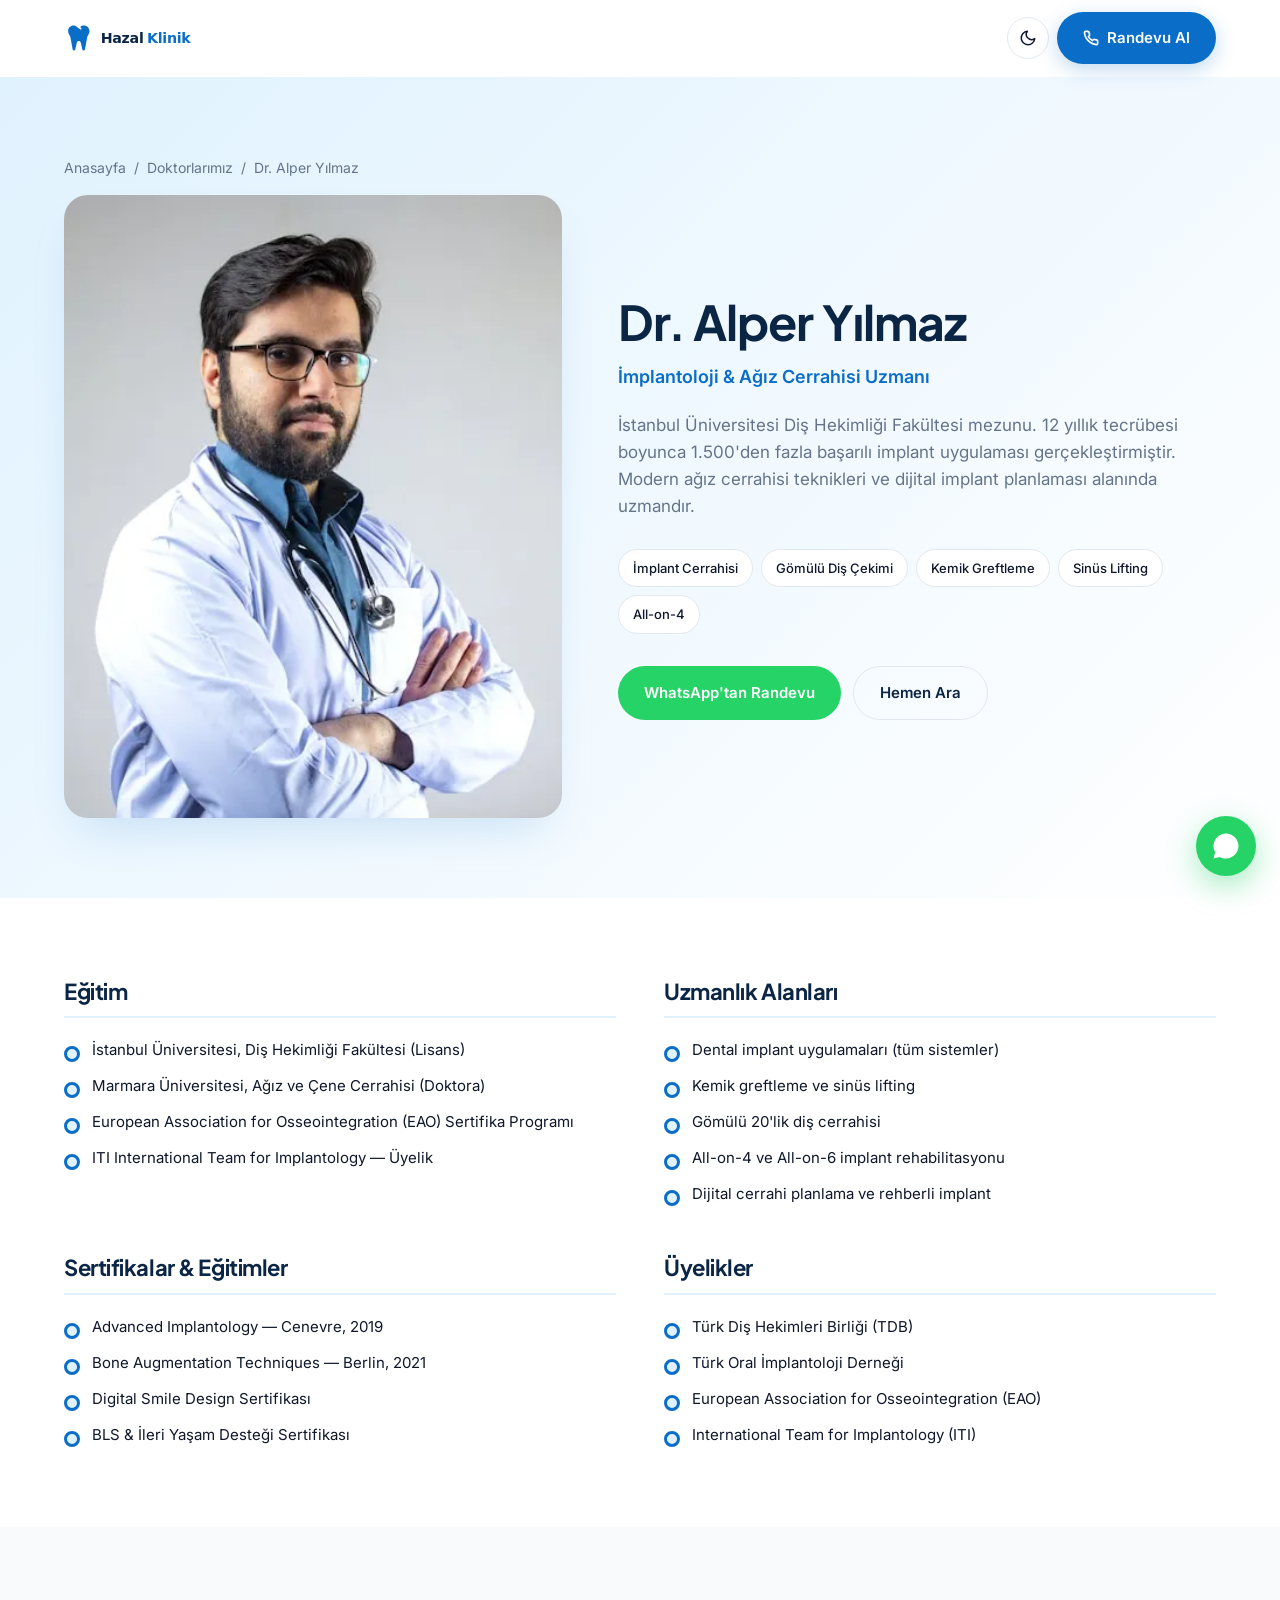
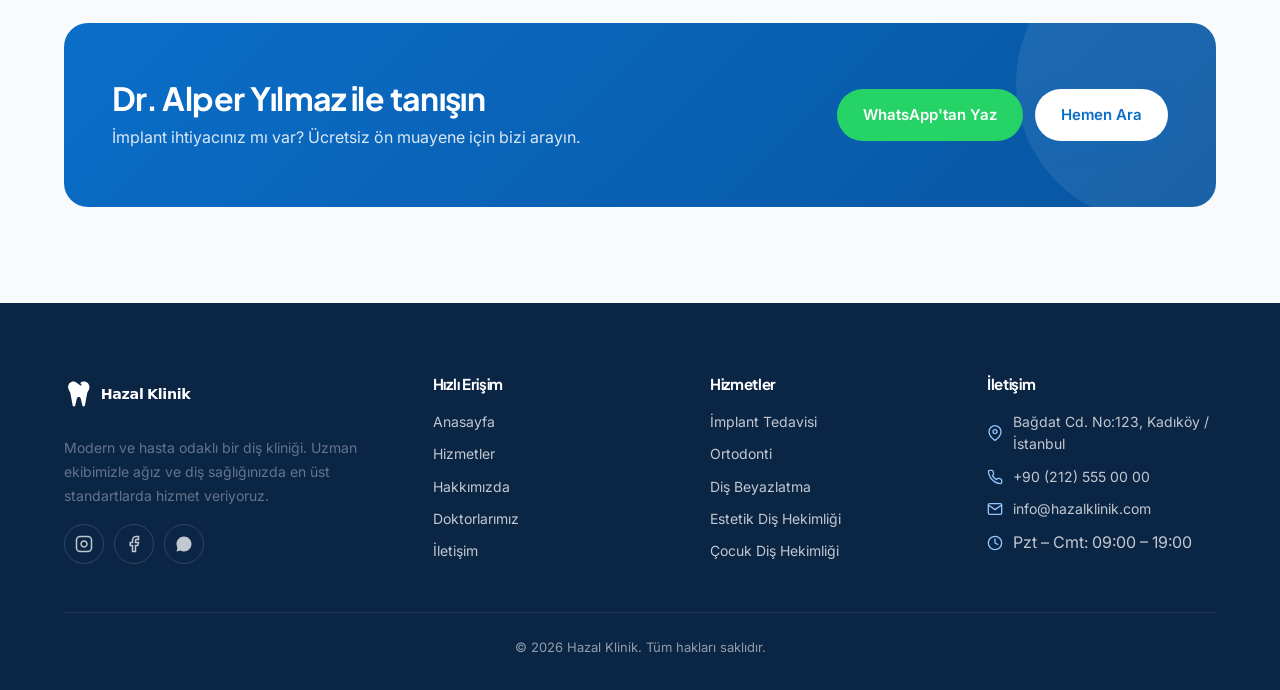
==== commit 2b166fc2: "Refactor mobile menu as body-level overlay - Move <nav> out of <header> into a separate #mobileMenu " ====
--- a/doktor-alper.html
+++ b/doktor-alper.html
@@ -10,7 +10,7 @@
   <link rel="preconnect" href="https://fonts.googleapis.com">
   <link rel="preconnect" href="https://fonts.gstatic.com" crossorigin>
   <link href="https://fonts.googleapis.com/css2?family=Inter:wght@400;500;600&family=Plus+Jakarta+Sans:wght@500;600;700;800&display=swap" rel="stylesheet">
-  <link rel="stylesheet" href="css/style.css">
+  <link rel="stylesheet" href="css/style.css?v=1779195297">
   <script>
     (function() {
       try {
@@ -29,22 +29,13 @@
       <img class="logo-light" src="assets/images/logo.svg" alt="Hazal Klinik" width="260" height="64">
       <img class="logo-dark" src="assets/images/logo-dark.svg" alt="Hazal Klinik" width="260" height="64">
     </a>
-    <nav class="site-nav" id="siteNav" aria-label="Ana menü">
-      <ul class="nav-links">
-        <li><a href="index.html">Anasayfa</a></li>
-        <li><a href="hizmetler.html">Hizmetler</a></li>
-        <li><a href="hakkimizda.html">Hakkımızda</a></li>
-        <li><a href="doktorlar.html" class="active">Doktorlarımız</a></li>
-        <li><a href="iletisim.html">İletişim</a></li>
-      </ul>
-    </nav>
     <div class="nav-cta">
       <button class="theme-toggle" id="themeToggle" type="button" aria-label="Koyu temaya geç" title="Tema değiştir">
         <svg class="icon-moon" viewBox="0 0 24 24" fill="none" stroke="currentColor" stroke-width="2" stroke-linecap="round" stroke-linejoin="round" aria-hidden="true"><path d="M21 12.79A9 9 0 1 1 11.21 3 7 7 0 0 0 21 12.79z"/></svg>
         <svg class="icon-sun" viewBox="0 0 24 24" fill="none" stroke="currentColor" stroke-width="2" stroke-linecap="round" stroke-linejoin="round" aria-hidden="true"><circle cx="12" cy="12" r="4"/><path d="M12 2v2M12 20v2M4.93 4.93l1.41 1.41M17.66 17.66l1.41 1.41M2 12h2M20 12h2M4.93 19.07l1.41-1.41M17.66 6.34l1.41-1.41"/></svg>
       </button>
       <a href="tel:+902125550000" class="btn btn-primary"><svg width="16" height="16" viewBox="0 0 24 24" fill="none" stroke="currentColor" stroke-width="2.5" stroke-linecap="round" stroke-linejoin="round"><path d="M22 16.92v3a2 2 0 0 1-2.18 2 19.79 19.79 0 0 1-8.63-3.07 19.5 19.5 0 0 1-6-6 19.79 19.79 0 0 1-3.07-8.67A2 2 0 0 1 4.11 2h3a2 2 0 0 1 2 1.72 12.84 12.84 0 0 0 .7 2.81 2 2 0 0 1-.45 2.11L8.09 9.91a16 16 0 0 0 6 6l1.27-1.27a2 2 0 0 1 2.11-.45 12.84 12.84 0 0 0 2.81.7A2 2 0 0 1 22 16.92z"/></svg>Randevu Al</a>
-      <button class="nav-toggle" id="navToggle" aria-label="Menüyü aç/kapa" aria-expanded="false"><svg viewBox="0 0 24 24" fill="none" stroke="currentColor" stroke-width="2" stroke-linecap="round" stroke-linejoin="round"><line x1="3" y1="6" x2="21" y2="6"/><line x1="3" y1="12" x2="21" y2="12"/><line x1="3" y1="18" x2="21" y2="18"/></svg></button>
+      <button class="nav-toggle" id="navToggle" aria-label="Menüyü aç/kapa" aria-expanded="false"><svg class="icon-open" viewBox="0 0 24 24" fill="none" stroke="currentColor" stroke-width="2" stroke-linecap="round" stroke-linejoin="round" aria-hidden="true"><line x1="3" y1="6" x2="21" y2="6"/><line x1="3" y1="12" x2="21" y2="12"/><line x1="3" y1="18" x2="21" y2="18"/></svg><svg class="icon-close" viewBox="0 0 24 24" fill="none" stroke="currentColor" stroke-width="2" stroke-linecap="round" stroke-linejoin="round" aria-hidden="true"><line x1="18" y1="6" x2="6" y2="18"/><line x1="6" y1="6" x2="18" y2="18"/></svg></button>
     </div>
   </div>
 </header>
@@ -168,7 +159,27 @@
 <a href="https://wa.me/902125550000?text=Merhaba,%20randevu%20almak%20istiyorum." class="float-wa" target="_blank" rel="noopener" aria-label="WhatsApp'tan iletişim">
   <svg viewBox="0 0 24 24" fill="currentColor"><path d="M17.5 14.4c-.3-.2-1.8-.9-2-1-.3-.1-.5-.2-.7.2-.2.3-.8 1-.9 1.2-.2.2-.3.2-.6.1-.3-.2-1.3-.5-2.5-1.5-.9-.8-1.5-1.8-1.7-2.1-.2-.3 0-.5.1-.6.1-.1.3-.4.4-.5.1-.2.2-.3.3-.5.1-.2 0-.4 0-.5-.1-.2-.7-1.6-.9-2.2-.2-.6-.5-.5-.7-.5h-.6c-.2 0-.5.1-.8.4-.3.3-1 1-1 2.4 0 1.4 1 2.8 1.2 3 .1.2 2 3.1 4.9 4.3 2.9 1.2 2.9.8 3.4.7.5-.1 1.8-.7 2-1.4.2-.7.2-1.3.2-1.4-.1-.2-.3-.2-.6-.4zM12 2C6.5 2 2 6.5 2 12c0 1.8.5 3.5 1.3 5L2 22l5.1-1.3c1.5.8 3.2 1.3 4.9 1.3 5.5 0 10-4.5 10-10S17.5 2 12 2z"/></svg>
 </a>
+<!-- Mobile menu (outside header to escape sticky/blur stacking context) -->
+<div class="mobile-menu" id="mobileMenu" role="dialog" aria-modal="true" aria-label="Ana menü" hidden>
+  <button class="mobile-menu-close" id="mobileMenuClose" type="button" aria-label="Menüyü kapat">
+    <svg viewBox="0 0 24 24" fill="none" stroke="currentColor" stroke-width="2" stroke-linecap="round" stroke-linejoin="round" aria-hidden="true"><line x1="18" y1="6" x2="6" y2="18"/><line x1="6" y1="6" x2="18" y2="18"/></svg>
+  </button>
+  <nav class="mobile-menu-nav" aria-label="Mobil menü">
+    <ul>
+      <li><a href="index.html">Anasayfa</a></li>
+      <li><a href="hizmetler.html">Hizmetler</a></li>
+      <li><a href="hakkimizda.html">Hakkımızda</a></li>
+      <li><a href="doktorlar.html" class="active">Doktorlarımız</a></li>
+      <li><a href="iletisim.html">İletişim</a></li>
+    </ul>
+    <div class="mobile-menu-ctas">
+      <a href="tel:+902125550000" class="btn btn-primary">Randevu Al</a>
+      <a href="https://wa.me/902125550000?text=Merhaba,%20randevu%20almak%20istiyorum." class="btn btn-whatsapp" target="_blank" rel="noopener">WhatsApp'tan Yaz</a>
+    </div>
 
-<script src="js/main.js"></script>
+<script src="js/main.js?v=1779195297"></script>
+  </nav>
+</div>
+
 </body>
 </html>
--- a/css/style.css
+++ b/css/style.css
@@ -159,6 +159,100 @@
   align-items: center; justify-content: center;
 }
 .nav-toggle svg { width: 24px; height: 24px; }
+.nav-toggle .icon-close { display: none; }
+body.menu-open .nav-toggle .icon-open { display: none; }
+body.menu-open .nav-toggle .icon-close { display: block; }
+
+/* ============ MOBILE MENU OVERLAY (body-level, not in header) ============ */
+.mobile-menu {
+  position: fixed;
+  inset: 0;
+  background: #ffffff;
+  z-index: 9999;
+  display: flex;
+  flex-direction: column;
+  opacity: 0;
+  visibility: hidden;
+  transition: opacity .25s ease, visibility .25s;
+}
+.mobile-menu[hidden] { display: none !important; }
+[data-theme="dark"] .mobile-menu { background: #0b1220; }
+.mobile-menu.open { opacity: 1; visibility: visible; }
+body.menu-open { overflow: hidden; }
+.mobile-menu-close {
+  position: absolute;
+  top: 18px;
+  right: 18px;
+  width: 44px; height: 44px;
+  border-radius: 50%;
+  display: flex;
+  align-items: center;
+  justify-content: center;
+  background: var(--c-bg-alt);
+  color: var(--c-text);
+  border: 1px solid var(--c-border);
+  z-index: 2;
+  cursor: pointer;
+}
+.mobile-menu-close svg { width: 22px; height: 22px; }
+.mobile-menu-nav {
+  flex: 1;
+  display: flex;
+  flex-direction: column;
+  justify-content: center;
+  padding: 80px 28px 40px;
+  max-width: 480px;
+  width: 100%;
+  margin: 0 auto;
+}
+.mobile-menu-nav ul { display: flex; flex-direction: column; gap: 0; margin-bottom: 32px; }
+.mobile-menu-nav ul li { border-bottom: 1px solid var(--c-border); }
+.mobile-menu-nav ul li:last-child { border-bottom: 0; }
+.mobile-menu-nav a {
+  display: flex;
+  align-items: center;
+  justify-content: space-between;
+  padding: 20px 4px;
+  font-size: 22px;
+  font-weight: 600;
+  font-family: var(--font-head);
+  color: var(--c-text);
+  letter-spacing: -0.01em;
+  transition: color .2s ease, padding-left .25s ease;
+}
+.mobile-menu-nav a::after {
+  content: "→";
+  color: var(--c-primary);
+  opacity: 0;
+  transform: translateX(-8px);
+  transition: opacity .25s ease, transform .25s ease;
+}
+.mobile-menu-nav a:hover,
+.mobile-menu-nav a.active {
+  color: var(--c-primary);
+  padding-left: 8px;
+}
+.mobile-menu-nav a:hover::after,
+.mobile-menu-nav a.active::after {
+  opacity: 1;
+  transform: none;
+}
+.mobile-menu-ctas {
+  display: flex;
+  flex-direction: column;
+  gap: 12px;
+}
+.mobile-menu-ctas .btn {
+  width: 100%;
+  justify-content: center;
+  padding: 16px;
+  font-size: 16px;
+}
+
+/* Desktop: menüyü tamamen gizle */
+@media (min-width: 721px) {
+  .mobile-menu { display: none !important; }
+}
 
 /* Theme toggle */
 .theme-toggle {
@@ -840,29 +934,36 @@
   .nav-links { display: none; }
   .nav-toggle { display: inline-flex; }
   .nav-cta .btn { display: none; }
-  .site-nav.open .nav-links {
-    display: flex;
-    position: absolute;
-    top: var(--header-h);
-    left: 16px; right: 16px;
-    flex-direction: column;
-    align-items: stretch;
-    background: var(--c-surface);
-    border: 1px solid var(--c-border);
-    border-radius: var(--radius);
-    padding: 12px;
-    box-shadow: var(--shadow-lg);
-    gap: 4px;
-  }
-  .site-nav.open .nav-links a { padding: 14px 16px; }
   .services-grid, .doctors-grid, .testimonials-grid, .pillars-grid, .values-grid, .trust-grid { grid-template-columns: 1fr; }
   .cta-banner { grid-template-columns: 1fr; padding: 40px 28px; text-align: center; }
   .cta-banner .ctas { justify-content: center; flex-wrap: wrap; }
-  .hero-mini { flex-wrap: wrap; gap: 18px; }
-  .hero-card.hc-1, .hero-card.hc-2, .hero-card.hc-3 { left: 16px; right: 16px; max-width: none; animation: none; }
-  .hero-card.hc-1 { top: 16px; }
-  .hero-card.hc-2 { display: none; }
-  .hero-card.hc-3 { bottom: 16px; top: auto; }
+
+  /* Hero mini istatistikler - grid'e çevrildi (üçe üç satır) */
+  .hero-mini {
+    display: grid;
+    grid-template-columns: repeat(3, 1fr);
+    gap: 12px;
+    padding-top: 24px;
+    text-align: left;
+  }
+  .hero-mini > div strong { font-size: 22px; }
+  .hero-mini > div span { font-size: 12px; line-height: 1.3; display: block; }
+
+  /* Mobilde hero floating kartlarını gizle - hero-mini zaten istatistikleri taşıyor */
+  .hero-card.hc-1, .hero-card.hc-2, .hero-card.hc-3 { display: none; }
+
+  /* Mobilde hero — görsel önce gelsin, daha kompakt yükseklik */
+  .hero-grid { gap: 28px; }
+  .hero-content { order: 2; }
+  .hero-visual {
+    order: 1;
+    max-width: none;
+    aspect-ratio: 16 / 11;
+    border-radius: 20px;
+    margin: 0 -8px;
+  }
+  .hero h1 { font-size: clamp(2rem, 8vw, 2.5rem); }
+  .hero-lede { font-size: 16px; }
   .footer-grid { grid-template-columns: 1fr; gap: 32px; }
   .float-wa { right: 16px; bottom: 16px; width: 54px; height: 54px; }
   .doctor-row .body { padding: 24px; }
